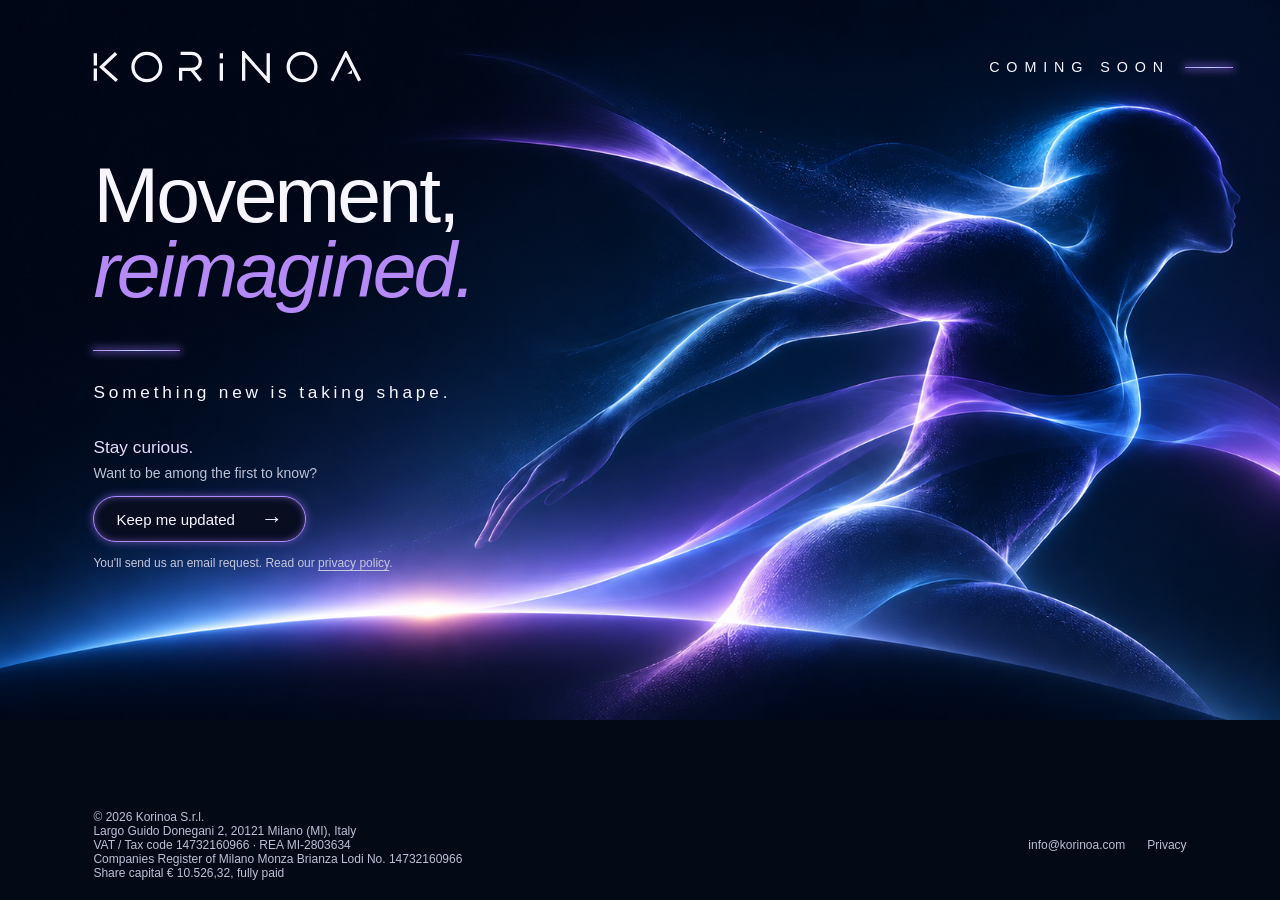
==== index.html @ 3719bc60 "Initial public Korinoa teaser" ====
<!doctype html>
<html lang="en">
<head>
  <meta charset="utf-8">
  <meta name="viewport" content="width=device-width, initial-scale=1">
  <meta name="theme-color" content="#040916">
  <meta name="description" content="Korinoa. Movement, reimagined. Something new is taking shape.">
  <meta property="og:title" content="Korinoa — Movement, reimagined.">
  <meta property="og:description" content="Something new is taking shape. Stay curious.">
  <meta property="og:type" content="website">
  <title>Korinoa — Movement, reimagined.</title>
  <link rel="icon" href="assets/favicon.svg" type="image/svg+xml">
  <link rel="stylesheet" href="styles.css">
</head>
<body>
  <main class="site-shell">
    <header class="topbar">
      <a class="wordmark" href="index.html"><img src="assets/wordmark.svg" width="350" height="42" alt="KORINOA"></a>
      <span class="coming-soon">COMING SOON <i aria-hidden="true"></i></span>
    </header>
    <section class="hero" aria-labelledby="hero-title">
      <div class="hero-copy">
        <h1 id="hero-title"><span>Movement,</span><em>reimagined.</em></h1>
        <div class="light-stroke" aria-hidden="true"></div>
        <p class="subtitle">Something new is taking shape.</p>
        <div class="subscribe">
          <p class="curious">Stay curious.</p>
          <p class="invitation">Want to be among the first to know?</p>
          <a class="cta" href="mailto:info@korinoa.com?subject=Korinoa%20%E2%80%94%20Keep%20me%20updated&amp;body=I%20would%20like%20to%20receive%20email%20updates%20about%20Korinoa%20and%20its%20launch.%20I%20understand%20I%20can%20withdraw%20my%20request%20at%20any%20time%20by%20email.">
            <span>Keep me updated</span><span class="arrow" aria-hidden="true">→</span>
          </a>
          <p class="privacy-note">You'll send us an email request. Read our <a href="privacy.html">privacy policy</a>.</p>
        </div>
      </div>
    </section>
    <footer class="footer">
      <span>© <span id="year">2026</span> Korinoa S.r.l.<br>Largo Guido Donegani 2, 20121 Milano (MI), Italy<br>VAT / Tax code 14732160966 · REA MI-2803634<br>Companies Register of Milano Monza Brianza Lodi No. 14732160966<br>Share capital € 10.526,32, fully paid</span>
      <nav aria-label="Footer"><a href="mailto:info@korinoa.com">info@korinoa.com</a><a href="privacy.html">Privacy</a></nav>
    </footer>
  </main>
  <script src="script.js" defer></script>
</body>
</html>
---- styles.css ----
:root {
  color-scheme: dark;
  --bg: #040916;
  --ink: #f7f6ff;
  --muted: #bbc1d6;
  --violet: #b58af7;
  --gutter: 7.3vw;
}
* { box-sizing: border-box; }
html { min-height: 100%; background: var(--bg); }
body { margin: 0; font-family: "Century Gothic", "Segoe UI", sans-serif; color: var(--ink); }
a { color: inherit; }
.site-shell {
  min-height: 100svh;
  display: flex;
  flex-direction: column;
  background: var(--bg) url("assets/movement-desktop.png") center top / 100% auto no-repeat;
}
.topbar, .footer {
  display: flex;
  justify-content: space-between;
  align-items: center;
  gap: 20px;
  padding-inline: var(--gutter);
}
.topbar { padding-top: 4vw; }
.site-shell .topbar { padding-right: 3.7vw; }
.wordmark { display: block; text-decoration: none; }
.wordmark img { display: block; width: clamp(140px, 21vw, 420px); height: auto; }
.coming-soon { display: flex; align-items: center; gap: 1.2vw; font-size: clamp(10px, 1.12vw, 22px); letter-spacing: .48em; white-space: nowrap; }
.coming-soon i, .light-stroke {
  display: block;
  height: 1px;
  background: linear-gradient(90deg, #b58af7, #b8d9ff, #b58af7);
  box-shadow: 0 0 8px 1px #9d72ff;
}
.coming-soon i { width: 3.7vw; }
.hero { flex: 1; padding: 5.8vw var(--gutter) 6vw; }
.hero-copy { max-width: 44vw; }
h1 { margin: 0; font-size: 6.15vw; font-weight: 300; line-height: .96; letter-spacing: -.036em; }
h1 span, h1 em { display: block; }
h1 em { color: var(--violet); font-weight: inherit; }
.light-stroke { margin: 3.2vw 0 2.25vw; width: 6.8vw; }
.subtitle { margin: 0; font-size: clamp(14px, 1.35vw, 26px); letter-spacing: .22em; line-height: 1.5; }
.subscribe { margin-top: clamp(24px, 2.5vw, 52px); }
.curious { margin: 0 0 5px; color: #e9d8ff; font-size: clamp(17px, 1.35vw, 25px); }
.invitation { margin: 0 0 12px; color: var(--muted); font-size: 14px; line-height: 1.5; }
.cta {
  display: inline-flex;
  align-items: center;
  gap: 26px;
  min-height: 46px;
  padding: 0 22px;
  border: 1px solid #ae8cff;
  border-radius: 32px;
  background: #080d20;
  box-shadow: inset 0 0 7px #51418c, 0 0 9px #6451b6;
  font-size: clamp(15px, 1.15vw, 22px);
  text-decoration: none;
}
.cta:hover, .cta:focus-visible { background: #211a3e; }
.arrow { font-size: 22px; }
.privacy-note { margin: 12px 0 0; color: #c5c8dd; font-size: 12px; line-height: 1.6; }
.privacy-note a, .legal-content a { text-underline-offset: 3px; }
.footer { padding-block: 20px; background: var(--bg); color: var(--muted); font-size: 12px; }
.footer nav { display: flex; flex-wrap: wrap; gap: 8px 22px; }
.footer a { text-decoration: none; }
.footer a:hover { text-decoration: underline; }
:focus-visible { outline: 2px solid #d9c2ff; outline-offset: 5px; }

@media (max-width: 760px) {
  :root { --gutter: clamp(20px, 6vw, 40px); }
  .site-shell {
    --figure-height: min(86vw, 480px);
    background-image: linear-gradient(0deg, var(--bg), transparent 34%), url("assets/movement.webp");
    background-size: 100% var(--figure-height), auto var(--figure-height);
    background-position: right 64px;
  }
  .topbar, .site-shell .topbar { padding: 26px var(--gutter) 0; }
  .coming-soon { letter-spacing: .23em; gap: 8px; }
  .coming-soon i { width: 14px; }
  .hero { padding-top: calc(var(--figure-height) - 4px); padding-bottom: 32px; }
  .hero-copy { max-width: 100%; }
  h1 { font-size: clamp(43px, 12vw, 76px); }
  .light-stroke { margin: 24px 0 18px; width: 58px; }
  .subtitle { letter-spacing: .12em; }
}
@media (max-width: 440px) {
  .footer { flex-direction: column; align-items: flex-start; gap: 10px; }
}
/* Privacy page */
.legal{min-height:100svh;background:radial-gradient(ellipse at 80% 0%,#141e45,var(--bg) 50%)}
.legal .topbar{padding-bottom:36px}
.legal-content{max-width:890px;margin:0 auto;padding:26px 28px 80px;line-height:1.7;color:#d7dbed}
.legal-content h1{font-size:clamp(35px,6vw,60px);font-style:normal;letter-spacing:-.035em;margin:8px 0 18px}
.legal-content h2{font-size:20px;color:white;margin:36px 0 8px;font-weight:500}
.legal-content p,.legal-content li{font-size:15px}
.legal-content a{text-underline-offset:3px}
.legal-content .notice{border-left:3px solid var(--violet);padding:10px 18px;background:rgba(167,122,243,.09)}
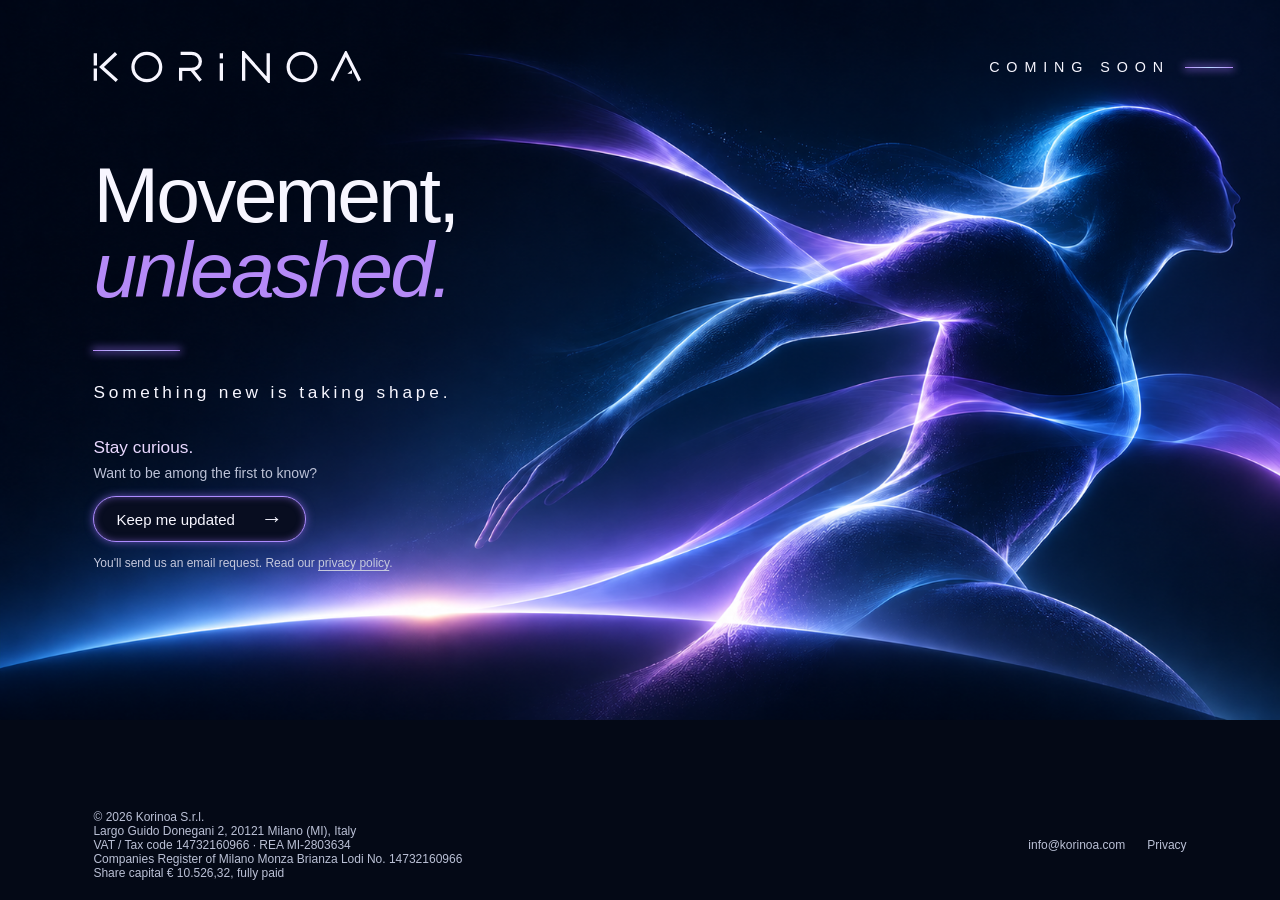
==== commit 8fe30364: "Update slogan to Movement unleashed" ====
--- a/index.html
+++ b/index.html
@@ -4,11 +4,11 @@
   <meta charset="utf-8">
   <meta name="viewport" content="width=device-width, initial-scale=1">
   <meta name="theme-color" content="#040916">
-  <meta name="description" content="Korinoa. Movement, reimagined. Something new is taking shape.">
-  <meta property="og:title" content="Korinoa — Movement, reimagined.">
+  <meta name="description" content="Korinoa. Movement, unleashed. Something new is taking shape.">
+  <meta property="og:title" content="Korinoa — Movement, unleashed.">
   <meta property="og:description" content="Something new is taking shape. Stay curious.">
   <meta property="og:type" content="website">
-  <title>Korinoa — Movement, reimagined.</title>
+  <title>Korinoa — Movement, unleashed.</title>
   <link rel="icon" href="assets/favicon.svg" type="image/svg+xml">
   <link rel="stylesheet" href="styles.css">
 </head>
@@ -20,7 +20,7 @@
     </header>
     <section class="hero" aria-labelledby="hero-title">
       <div class="hero-copy">
-        <h1 id="hero-title"><span>Movement,</span><em>reimagined.</em></h1>
+        <h1 id="hero-title"><span>Movement,</span><em>unleashed.</em></h1>
         <div class="light-stroke" aria-hidden="true"></div>
         <p class="subtitle">Something new is taking shape.</p>
         <div class="subscribe">
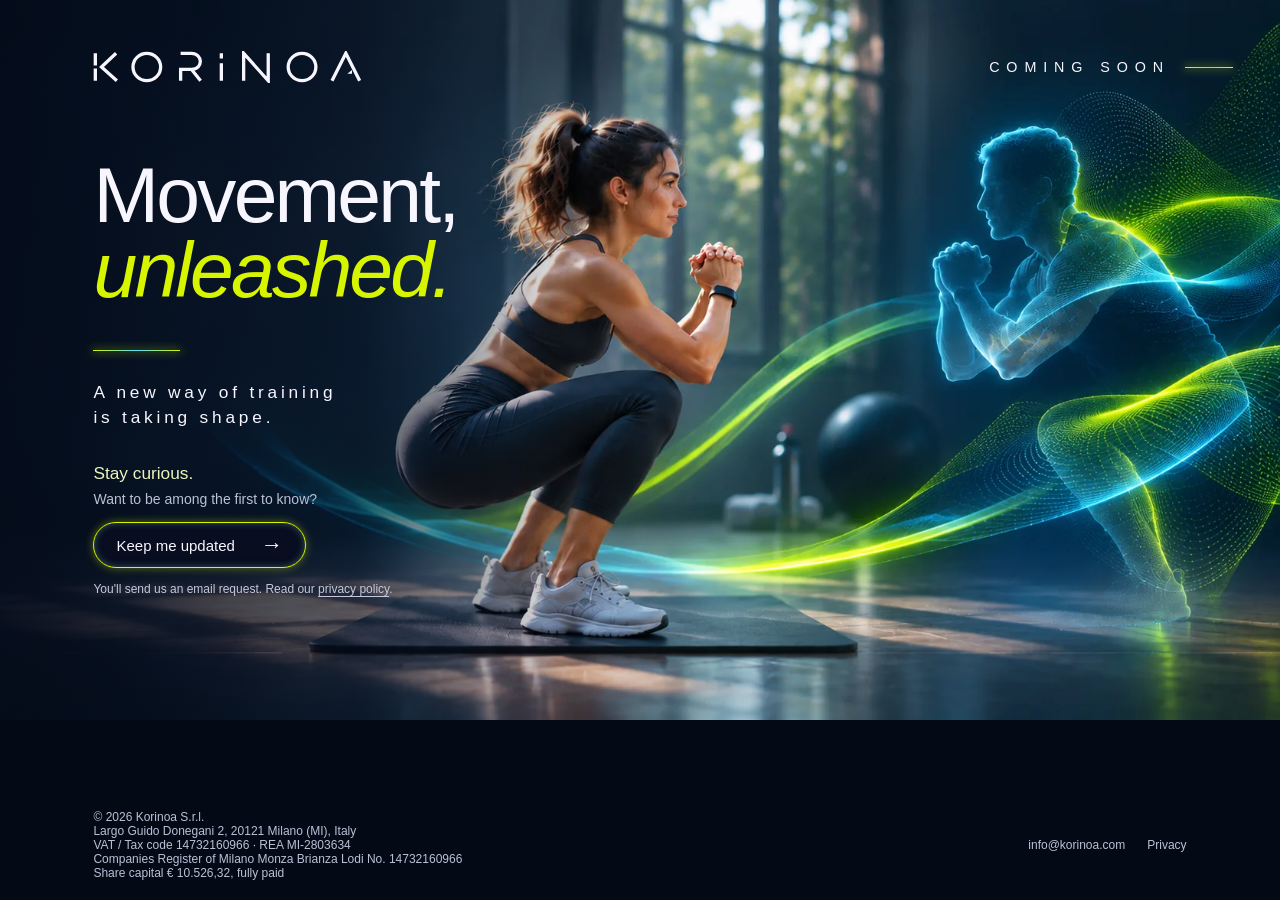
==== commit d97c5131: "Publish new Korinoa homepage" ====
--- a/index.html
+++ b/index.html
@@ -22,7 +22,7 @@
       <div class="hero-copy">
         <h1 id="hero-title"><span>Movement,</span><em>unleashed.</em></h1>
         <div class="light-stroke" aria-hidden="true"></div>
-        <p class="subtitle">Something new is taking shape.</p>
+        <p class="subtitle">A new way of training is taking shape.</p>
         <div class="subscribe">
           <p class="curious">Stay curious.</p>
           <p class="invitation">Want to be among the first to know?</p>
--- a/styles.css
+++ b/styles.css
@@ -11,11 +11,24 @@
 body { margin: 0; font-family: "Century Gothic", "Segoe UI", sans-serif; color: var(--ink); }
 a { color: inherit; }
 .site-shell {
+  --violet: #d8f500;
   min-height: 100svh;
   display: flex;
   flex-direction: column;
-  background: var(--bg) url("assets/movement-desktop.png") center top / 100% auto no-repeat;
+  background: linear-gradient(90deg, rgba(4, 9, 22, .88), rgba(4, 9, 22, .65) 28%, rgba(4, 9, 22, .18) 42%, transparent 55%) center top / 100% 100% no-repeat,
+    var(--bg) url("assets/hero-korinoa-lime-clean.webp") center top / 100% auto no-repeat;
 }
+.site-shell .coming-soon i, .site-shell .light-stroke {
+  background: linear-gradient(90deg, #d8f500, #55dfff, #d8f500);
+  box-shadow: 0 0 8px 1px rgba(216, 245, 0, .45);
+}
+.site-shell .curious { color: #eaf5be; }
+.site-shell .cta {
+  border-color: #d8f500;
+  box-shadow: inset 0 0 7px #35535b, 0 0 9px rgba(216, 245, 0, .4);
+}
+.site-shell .cta:hover, .site-shell .cta:focus-visible { background: #183039; }
+.site-shell :focus-visible { outline-color: #d8f500; }
 .topbar, .footer {
   display: flex;
   justify-content: space-between;
@@ -42,6 +55,7 @@
 h1 em { color: var(--violet); font-weight: inherit; }
 .light-stroke { margin: 3.2vw 0 2.25vw; width: 6.8vw; }
 .subtitle { margin: 0; font-size: clamp(14px, 1.35vw, 26px); letter-spacing: .22em; line-height: 1.5; }
+.site-shell .subtitle { width: 29ch; max-width: 100%; text-wrap: balance; }
 .subscribe { margin-top: clamp(24px, 2.5vw, 52px); }
 .curious { margin: 0 0 5px; color: #e9d8ff; font-size: clamp(17px, 1.35vw, 25px); }
 .invitation { margin: 0 0 12px; color: var(--muted); font-size: 14px; line-height: 1.5; }
@@ -71,9 +85,9 @@
 @media (max-width: 760px) {
   :root { --gutter: clamp(20px, 6vw, 40px); }
   .site-shell {
-    --figure-height: min(86vw, 480px);
-    background-image: linear-gradient(0deg, var(--bg), transparent 34%), url("assets/movement.webp");
-    background-size: 100% var(--figure-height), auto var(--figure-height);
+    --figure-height: 56.3vw;
+    background-image: linear-gradient(0deg, var(--bg), transparent 34%), url("assets/hero-korinoa-lime-clean.webp");
+    background-size: 100% var(--figure-height), 100% auto;
     background-position: right 64px;
   }
   .topbar, .site-shell .topbar { padding: 26px var(--gutter) 0; }
